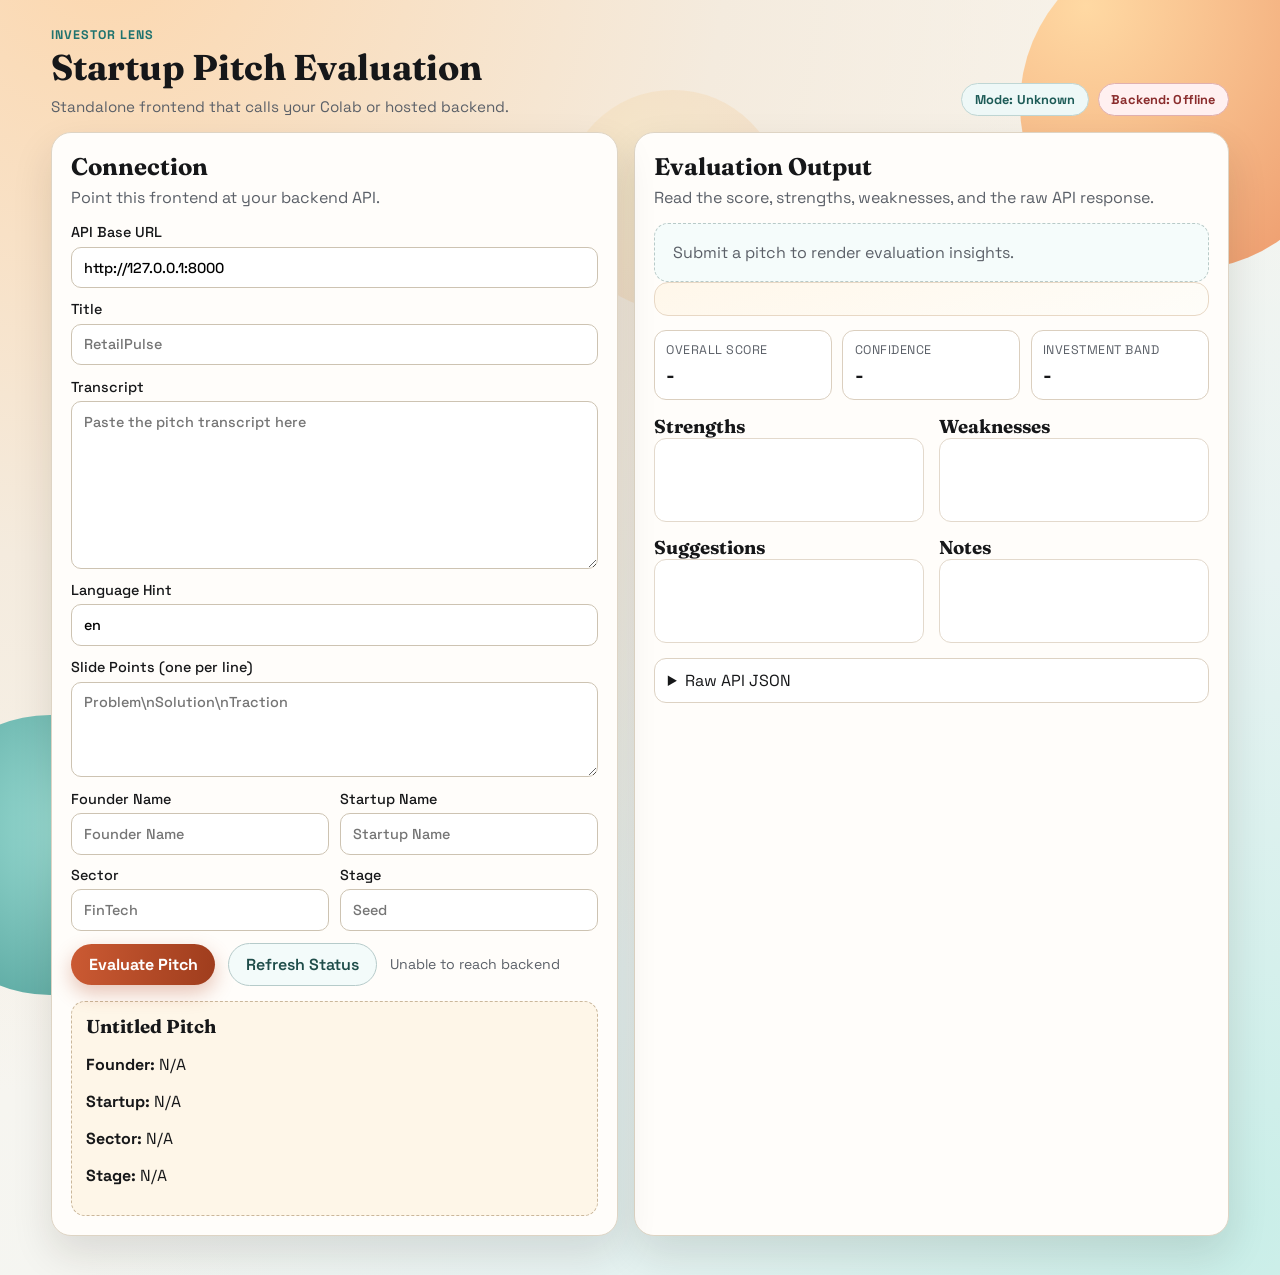
==== frontend/index.html @ 960563ae "Add frontend UI, Colab deploy notebook & CORS Add a standalone frontend (index.html, app.js, styles." ====
<!doctype html>
<html lang="en">
  <head>
    <meta charset="UTF-8" />
    <meta name="viewport" content="width=device-width, initial-scale=1.0" />
    <title>Startup Pitch Evaluation</title>
    <link rel="preconnect" href="https://fonts.googleapis.com" />
    <link rel="preconnect" href="https://fonts.gstatic.com" crossorigin />
    <link
      href="https://fonts.googleapis.com/css2?family=Fraunces:opsz,wght@9..144,500;9..144,700&family=Space+Grotesk:wght@400;500;700&display=swap"
      rel="stylesheet"
    />
    <link rel="stylesheet" href="./styles.css" />
    <script src="./config.js"></script>
  </head>
  <body>
    <div class="ambient ambient-one"></div>
    <div class="ambient ambient-two"></div>
    <div class="ambient ambient-three"></div>

    <header class="topbar">
      <div class="title-wrap">
        <p class="eyebrow">Investor Lens</p>
        <h1>Startup Pitch Evaluation</h1>
        <p class="subhead">
          Standalone frontend that calls your Colab or hosted backend.
        </p>
      </div>
      <div class="topbar-actions">
        <div id="modeBadge" class="mode-badge">Mode: loading...</div>
        <div id="healthBadge" class="mode-badge">Backend: unknown</div>
      </div>
    </header>

    <main class="workspace">
      <section class="panel input-panel">
        <div class="panel-header">
          <h2>Connection</h2>
          <p>Point this frontend at your backend API.</p>
        </div>

        <label>
          API Base URL
          <input
            id="apiBaseUrl"
            placeholder="https://xxxx.ngrok-free.app or http://127.0.0.1:8000"
          />
        </label>

        <form id="pitchForm" class="pitch-form">
          <label>
            Title
            <input id="title" name="title" required placeholder="RetailPulse" />
          </label>

          <label>
            Transcript
            <textarea
              id="transcript"
              name="transcript"
              rows="8"
              required
              placeholder="Paste the pitch transcript here"
            ></textarea>
          </label>

          <label>
            Language Hint
            <input
              id="languageHint"
              name="languageHint"
              placeholder="en"
              value="en"
            />
          </label>

          <label>
            Slide Points (one per line)
            <textarea
              id="slideText"
              name="slideText"
              rows="4"
              placeholder="Problem\nSolution\nTraction"
            ></textarea>
          </label>

          <div class="grid-two">
            <label>
              Founder Name
              <input
                id="founderName"
                name="founderName"
                placeholder="Founder Name"
              />
            </label>
            <label>
              Startup Name
              <input
                id="startupName"
                name="startupName"
                placeholder="Startup Name"
              />
            </label>
            <label>
              Sector
              <input id="sector" name="sector" placeholder="FinTech" />
            </label>
            <label>
              Stage
              <input id="stage" name="stage" placeholder="Seed" />
            </label>
          </div>

          <div class="actions">
            <button id="evaluateBtn" class="primary-btn" type="submit">
              Evaluate Pitch
            </button>
            <button id="refreshBtn" class="ghost-btn" type="button">
              Refresh Status
            </button>
            <span id="statusText" class="status-text" aria-live="polite"></span>
          </div>
        </form>

        <article class="pitch-preview" id="pitchPreview">
          <h3>Pitch Snapshot</h3>
          <p>Fill the form to preview your startup pitch summary.</p>
        </article>
      </section>

      <section class="panel output-panel">
        <div class="panel-header">
          <h2>Evaluation Output</h2>
          <p>
            Read the score, strengths, weaknesses, and the raw API response.
          </p>
        </div>

        <article id="evaluationPlaceholder" class="placeholder">
          Submit a pitch to render evaluation insights.
        </article>

        <article id="evaluationResults" class="evaluation-results hidden">
          <section class="summary-card" id="summaryCard"></section>

          <section class="kpi-grid">
            <article class="kpi-card">
              <p class="kpi-label">Overall Score</p>
              <p id="overallKpi" class="kpi-value">-</p>
            </article>
            <article class="kpi-card">
              <p class="kpi-label">Confidence</p>
              <p id="confidenceKpi" class="kpi-value">-</p>
            </article>
            <article class="kpi-card">
              <p class="kpi-label">Investment Band</p>
              <p id="bandKpi" class="kpi-value kpi-band">-</p>
            </article>
          </section>

          <section class="result-grid">
            <div>
              <h3>Strengths</h3>
              <div id="strengthsList" class="list-card"></div>
            </div>
            <div>
              <h3>Weaknesses</h3>
              <div id="weaknessesList" class="list-card"></div>
            </div>
          </section>

          <section class="result-grid result-grid-lower">
            <div>
              <h3>Suggestions</h3>
              <div id="suggestionsList" class="list-card"></div>
            </div>
            <div>
              <h3>Notes</h3>
              <div id="notesList" class="list-card"></div>
            </div>
          </section>

          <section class="raw-json-wrap">
            <details>
              <summary>Raw API JSON</summary>
              <pre id="rawJson" class="raw-json"></pre>
            </details>
          </section>
        </article>
      </section>
    </main>

    <script type="module" src="./app.js"></script>
  </body>
</html>
---- frontend/styles.css ----
:root {
  --ink: #161719;
  --muted: #5b6068;
  --panel: #fffdfa;
  --panel-border: #ded4c4;
  --accent: #cb5a33;
  --accent-deep: #9f3d1d;
  --teal: #1f736f;
  --teal-soft: #dcf2ef;
  --ok: #0f6b35;
  --warn: #8f5a08;
  --danger: #962d2d;
  --shadow: 0 18px 40px rgba(36, 25, 16, 0.12);
}

* {
  box-sizing: border-box;
}

body {
  margin: 0;
  min-height: 100vh;
  font-family: "Space Grotesk", "Segoe UI", sans-serif;
  color: var(--ink);
  background:
    radial-gradient(circle at 8% -5%, #fcd7ae 0%, #f4ebde 35%, transparent 65%),
    radial-gradient(
      circle at 96% 96%,
      #c9eee8 0%,
      #e8f3f2 38%,
      transparent 66%
    ),
    linear-gradient(150deg, #fbf5eb 0%, #f6f5f0 55%, #f1f7f5 100%);
  position: relative;
  overflow-x: hidden;
}

.ambient {
  position: fixed;
  border-radius: 999px;
  z-index: -1;
  animation: float 16s ease-in-out infinite;
}

.ambient-one {
  width: 330px;
  height: 330px;
  top: -60px;
  right: -70px;
  background: radial-gradient(circle at 20% 20%, #ffd9a3, #ec9568);
}

.ambient-two {
  width: 280px;
  height: 280px;
  left: -90px;
  bottom: -95px;
  background: radial-gradient(circle at 60% 40%, #9dded5, #4f9f98);
  animation-delay: 2s;
}

.ambient-three {
  width: 220px;
  height: 220px;
  left: 44%;
  top: 10%;
  opacity: 0.45;
  background: radial-gradient(circle at 40% 40%, #f6e5b7, #f2ceb0);
  animation-delay: 5s;
}

h1,
h2,
h3,
h4 {
  font-family: "Fraunces", Georgia, serif;
  margin: 0;
}

.topbar {
  width: min(1240px, 92vw);
  margin: 1.7rem auto 1rem auto;
  display: flex;
  justify-content: space-between;
  align-items: flex-end;
  gap: 1rem;
}

.title-wrap {
  max-width: 760px;
}

.eyebrow {
  margin: 0;
  text-transform: uppercase;
  letter-spacing: 0.08em;
  color: var(--teal);
  font-weight: 700;
  font-size: 0.78rem;
}

h1 {
  font-size: clamp(1.8rem, 2.8vw, 2.5rem);
  line-height: 1.18;
  margin-top: 0.2rem;
}

.subhead {
  margin: 0.5rem 0 0 0;
  color: var(--muted);
  font-size: 0.95rem;
}

.topbar-actions {
  display: flex;
  align-items: center;
  gap: 0.55rem;
  flex-wrap: wrap;
  justify-content: flex-end;
}

.mode-badge {
  border-radius: 999px;
  padding: 0.42rem 0.78rem;
  border: 1px solid #bfd6d4;
  background: #eef8f7;
  color: #1d5b57;
  font-size: 0.8rem;
  font-weight: 700;
  letter-spacing: 0.01em;
  text-transform: capitalize;
}

.mode-badge.is-heuristic {
  border-color: #e2c8a5;
  background: #fff5e6;
  color: #754521;
}

.mode-badge.is-neural {
  border-color: #b5d9c2;
  background: #eaf9ef;
  color: #1f6a3e;
}

.mode-badge.is-error {
  border-color: #e0b0b0;
  background: #fff0f0;
  color: #8a2d2d;
}

.workspace {
  width: min(1240px, 92vw);
  margin: 0.8rem auto 2.4rem auto;
  display: grid;
  grid-template-columns: minmax(380px, 1fr) minmax(420px, 1.05fr);
  gap: 1rem;
}

.panel {
  background: color-mix(in srgb, var(--panel) 95%, white);
  border: 1px solid var(--panel-border);
  border-radius: 20px;
  padding: 1.2rem;
  box-shadow: var(--shadow);
}

.input-panel {
  position: sticky;
  top: 12px;
  align-self: start;
}

.panel-header p {
  margin: 0.4rem 0 0.95rem 0;
  color: var(--muted);
}

.pitch-form {
  display: grid;
  gap: 0.78rem;
  margin-top: 0.75rem;
}

label {
  display: grid;
  gap: 0.34rem;
  font-size: 0.9rem;
  font-weight: 500;
}

input,
textarea {
  border: 1px solid #cdc3b2;
  border-radius: 10px;
  padding: 0.67rem 0.75rem;
  font: inherit;
  background: #fff;
  transition:
    border-color 180ms ease,
    box-shadow 180ms ease;
}

textarea {
  resize: vertical;
}

input:focus,
textarea:focus {
  outline: none;
  border-color: #c97a58;
  box-shadow: 0 0 0 3px rgba(221, 133, 82, 0.22);
}

.grid-two {
  display: grid;
  grid-template-columns: 1fr 1fr;
  gap: 0.7rem;
}

.actions {
  display: flex;
  align-items: center;
  gap: 0.8rem;
  flex-wrap: wrap;
}

.primary-btn,
.ghost-btn {
  border-radius: 999px;
  padding: 0.62rem 1.08rem;
  font: inherit;
  cursor: pointer;
  transition:
    transform 170ms ease,
    box-shadow 170ms ease,
    opacity 170ms ease;
}

.primary-btn {
  border: 0;
  color: #fff;
  background: linear-gradient(95deg, var(--accent), var(--accent-deep));
  font-weight: 700;
  box-shadow: 0 8px 20px rgba(183, 80, 42, 0.33);
}

.ghost-btn {
  border: 1px solid #b6cbca;
  background: #f3fbfa;
  color: #1f4d4a;
  font-weight: 600;
}

.primary-btn:hover,
.ghost-btn:hover {
  transform: translateY(-1px);
}

.primary-btn:disabled {
  opacity: 0.6;
  cursor: not-allowed;
  box-shadow: none;
}

.status-text {
  color: var(--muted);
  font-size: 0.88rem;
}

.pitch-preview {
  margin-top: 0.95rem;
  border: 1px dashed #cab79b;
  background: #fef6e8;
  border-radius: 14px;
  padding: 0.82rem;
}

.placeholder {
  border: 1px dashed #b8cac8;
  border-radius: 14px;
  padding: 1.1rem;
  color: var(--muted);
  background: #f5fcfb;
}

.hidden {
  display: none;
}

.evaluation-results {
  display: grid;
  gap: 0.9rem;
  animation: reveal 280ms ease;
}

.summary-card {
  border-radius: 14px;
  padding: 1rem;
  background: linear-gradient(162deg, #fff7ea 0%, #fefdf9 100%);
  border: 1px solid #e8d8c5;
}

.summary-score {
  display: flex;
  align-items: baseline;
  gap: 0.45rem;
  margin-top: 0.4rem;
}

.summary-score strong {
  font-size: 2.15rem;
}

.band-pill {
  display: inline-block;
  margin-top: 0.52rem;
  border-radius: 999px;
  padding: 0.34rem 0.74rem;
  font-size: 0.79rem;
  font-weight: 700;
  letter-spacing: 0.02em;
}

.band-high-potential {
  background: #e1f7e7;
  color: var(--ok);
}

.band-watchlist {
  background: #fff5e0;
  color: var(--warn);
}

.band-early-risk {
  background: #fee8e8;
  color: var(--danger);
}

.kpi-grid {
  display: grid;
  grid-template-columns: repeat(3, minmax(0, 1fr));
  gap: 0.65rem;
}

.kpi-card {
  border: 1px solid #dbcfbf;
  border-radius: 12px;
  background: #fff;
  padding: 0.7rem;
}

.kpi-label {
  margin: 0;
  font-size: 0.78rem;
  color: var(--muted);
  text-transform: uppercase;
  letter-spacing: 0.04em;
}

.kpi-value {
  margin: 0.25rem 0 0 0;
  font-size: 1.26rem;
  font-weight: 700;
}

.result-grid {
  display: grid;
  grid-template-columns: repeat(2, minmax(0, 1fr));
  gap: 0.9rem;
}

.result-grid-lower {
  align-items: start;
}

.chart-card,
.list-card {
  background: #fff;
  border: 1px solid #e3d9cc;
  border-radius: 12px;
  padding: 0.8rem;
  min-height: 84px;
}

.list-item {
  padding: 0.28rem 0;
  border-bottom: 1px solid #f0e8df;
}

.list-item:last-child {
  border-bottom: 0;
}

.raw-json-wrap details {
  border: 1px solid #ddd2c3;
  border-radius: 12px;
  background: #fff;
  padding: 0.7rem 0.8rem;
}

.raw-json {
  overflow: auto;
  max-height: 320px;
  margin: 0.75rem 0 0 0;
  font-size: 0.82rem;
  line-height: 1.45;
}

@keyframes float {
  0%,
  100% {
    transform: translate3d(0, 0, 0);
  }
  50% {
    transform: translate3d(0, 12px, 0);
  }
}

@keyframes reveal {
  from {
    opacity: 0;
    transform: translateY(8px);
  }
  to {
    opacity: 1;
    transform: translateY(0);
  }
}

@media (max-width: 1040px) {
  .workspace {
    grid-template-columns: 1fr;
  }

  .input-panel {
    position: static;
  }
}

@media (max-width: 760px) {
  .topbar {
    flex-direction: column;
    align-items: flex-start;
  }

  .workspace {
    width: min(1240px, 94vw);
  }

  .grid-two,
  .kpi-grid,
  .result-grid {
    grid-template-columns: 1fr;
  }
}
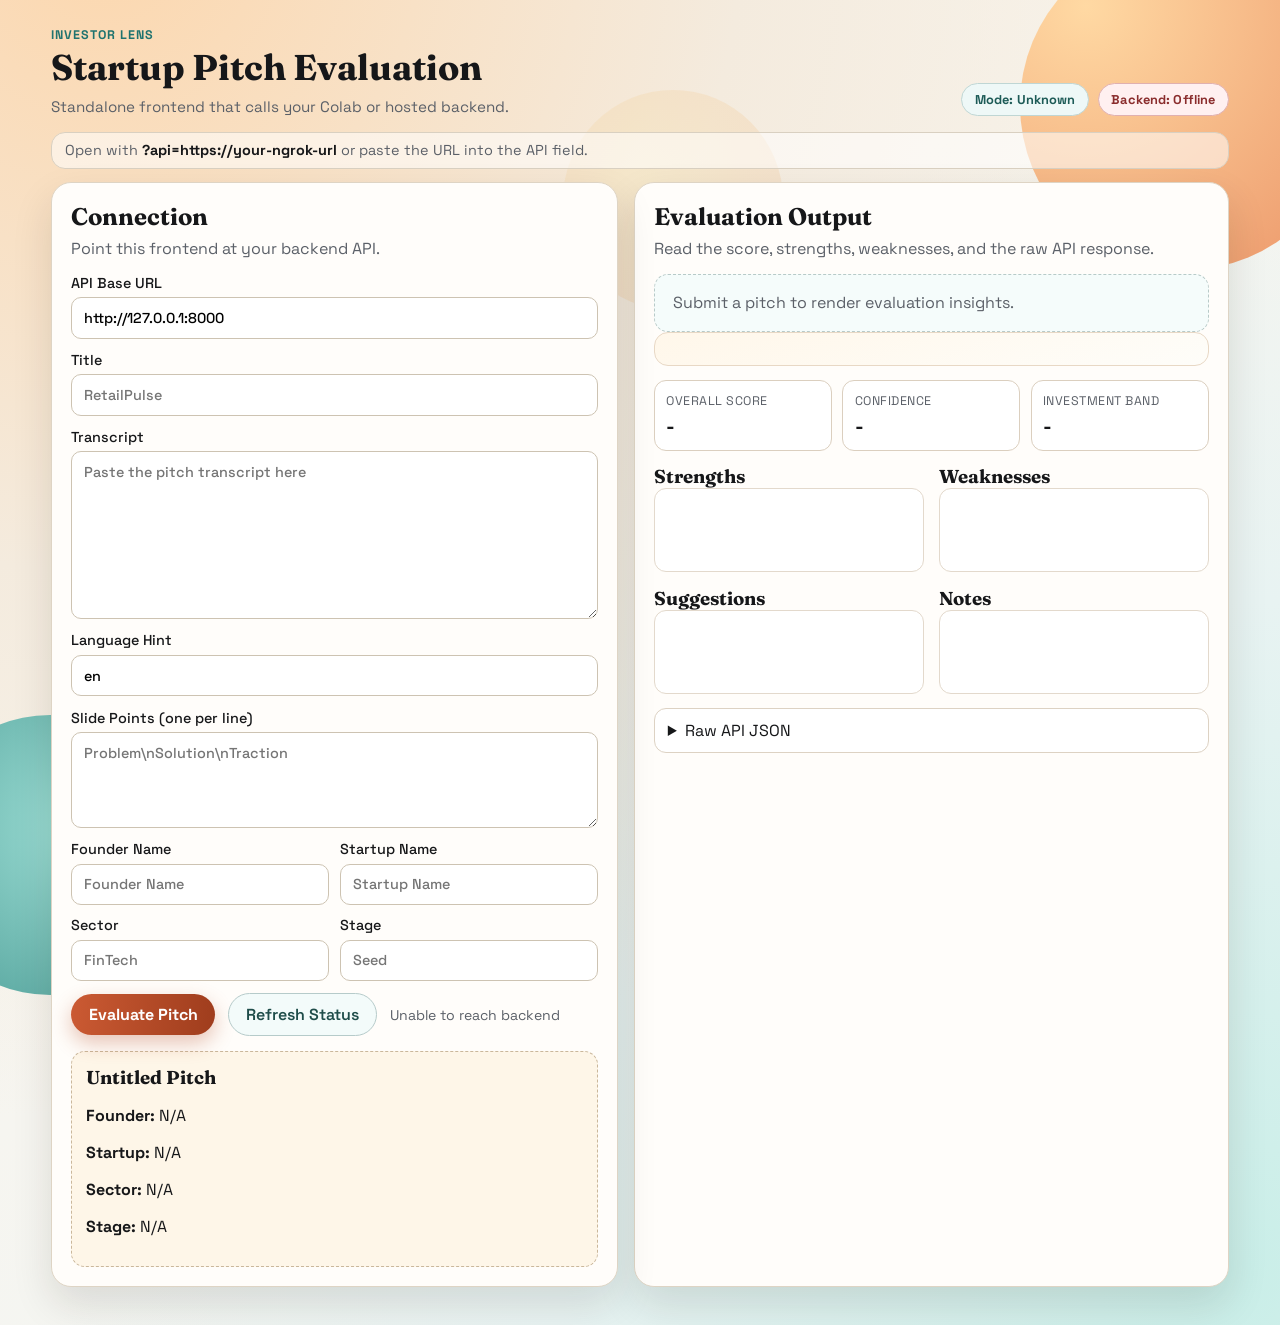
==== commit 197115e5: "Add standalone frontend and local server Introduce a self-contained frontend directory with a simple" ====
--- a/frontend/index.html
+++ b/frontend/index.html
@@ -32,6 +32,11 @@
       </div>
     </header>
 
+    <section class="api-hint">
+      Open with <code>?api=https://your-ngrok-url</code> or paste the URL into
+      the API field.
+    </section>
+
     <main class="workspace">
       <section class="panel input-panel">
         <div class="panel-header">
--- a/frontend/styles.css
+++ b/frontend/styles.css
@@ -119,6 +119,23 @@
   justify-content: flex-end;
 }
 
+.api-hint {
+  width: min(1240px, 92vw);
+  margin: 0 auto 0.8rem auto;
+  color: var(--muted);
+  font-size: 0.9rem;
+  padding: 0.55rem 0.8rem;
+  border: 1px solid #d9d0c1;
+  background: rgba(255, 255, 255, 0.55);
+  border-radius: 14px;
+}
+
+.api-hint code {
+  font-family: inherit;
+  font-weight: 700;
+  color: var(--ink);
+}
+
 .mode-badge {
   border-radius: 999px;
   padding: 0.42rem 0.78rem;
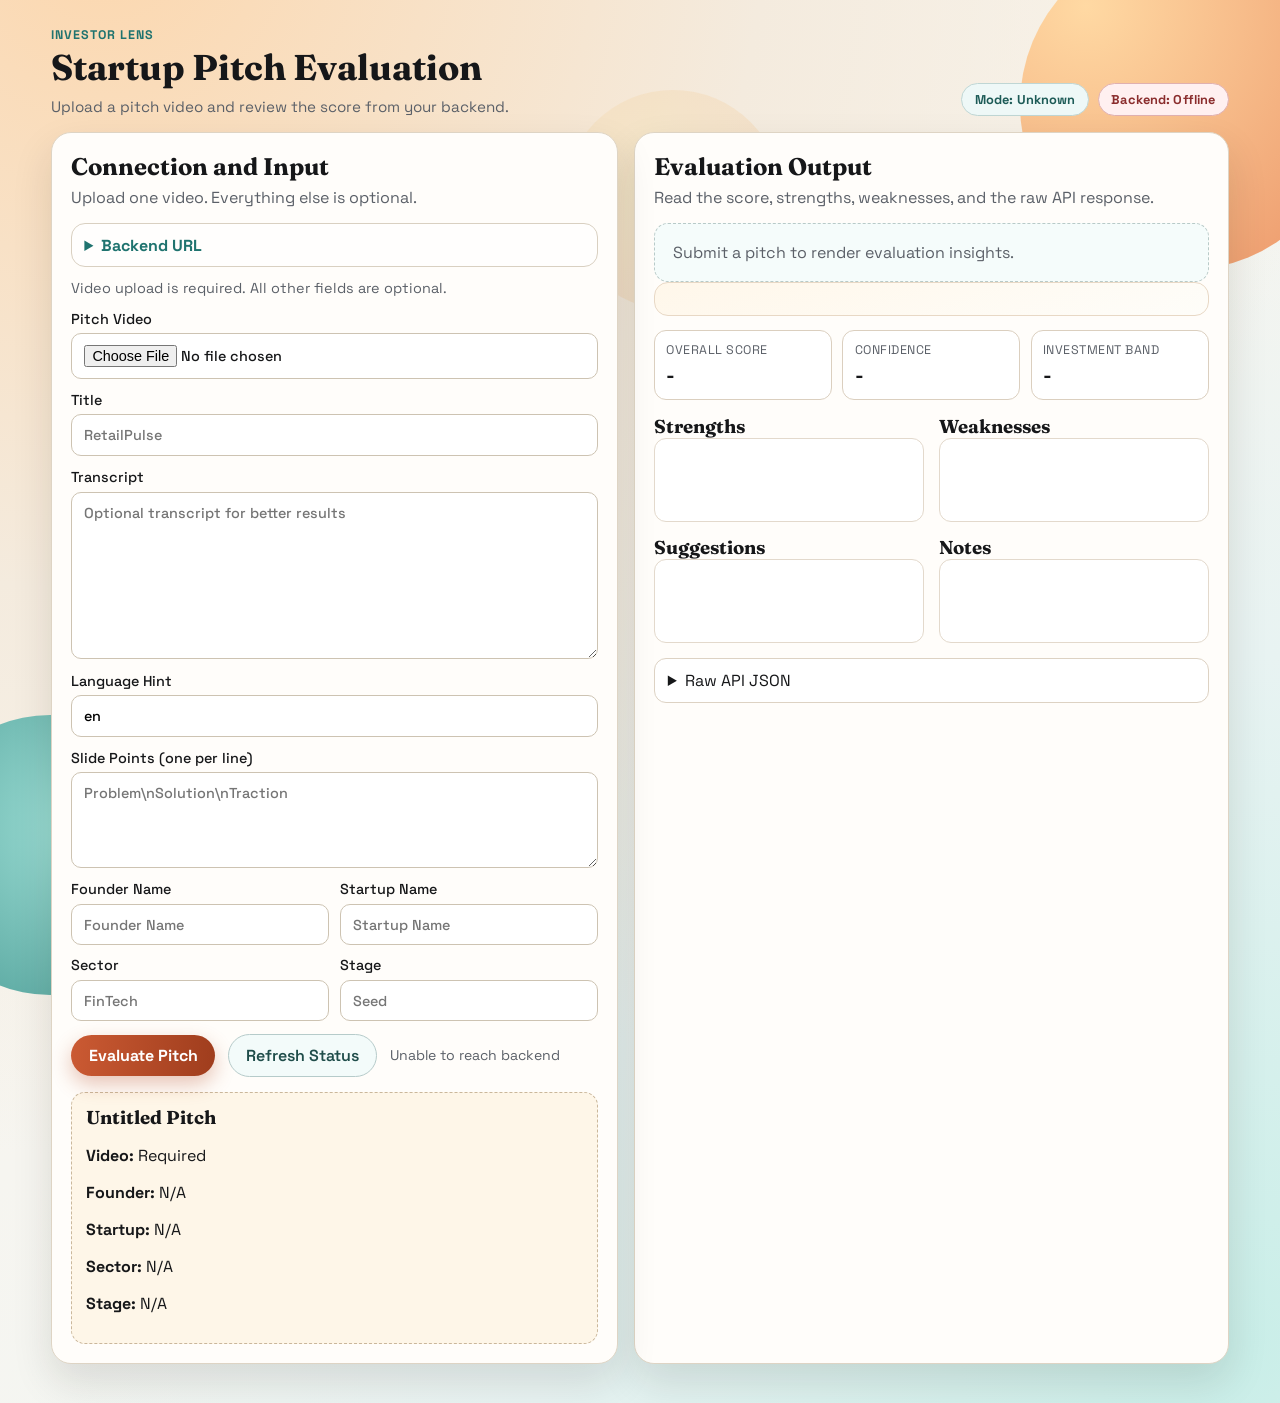
==== commit 393a69a1: "Add video upload endpoint and frontend support Add multipart upload support for evaluating pitch vid" ====
--- a/frontend/index.html
+++ b/frontend/index.html
@@ -23,7 +23,7 @@
         <p class="eyebrow">Investor Lens</p>
         <h1>Startup Pitch Evaluation</h1>
         <p class="subhead">
-          Standalone frontend that calls your Colab or hosted backend.
+          Upload a pitch video and review the score from your backend.
         </p>
       </div>
       <div class="topbar-actions">
@@ -32,30 +32,49 @@
       </div>
     </header>
 
-    <section class="api-hint">
-      Open with <code>?api=https://your-ngrok-url</code> or paste the URL into
-      the API field.
-    </section>
-
     <main class="workspace">
       <section class="panel input-panel">
         <div class="panel-header">
-          <h2>Connection</h2>
-          <p>Point this frontend at your backend API.</p>
+          <h2>Connection and Input</h2>
+          <p>Upload one video. Everything else is optional.</p>
         </div>
 
-        <label>
-          API Base URL
-          <input
-            id="apiBaseUrl"
-            placeholder="https://xxxx.ngrok-free.app or http://127.0.0.1:8000"
-          />
-        </label>
+        <details class="api-settings">
+          <summary>Backend URL</summary>
+          <p class="small">
+            Optional. Use <code>?api=https://your-ngrok-url</code> in the page
+            URL or paste the backend URL here.
+          </p>
+          <label>
+            API Base URL
+            <input
+              id="apiBaseUrl"
+              placeholder="https://xxxx.ngrok-free.app or http://127.0.0.1:8000"
+              autocomplete="off"
+              spellcheck="false"
+            />
+          </label>
+        </details>
 
         <form id="pitchForm" class="pitch-form">
+          <p class="required-note">
+            Video upload is required. All other fields are optional.
+          </p>
+
+          <label>
+            Pitch Video
+            <input
+              id="videoFile"
+              name="videoFile"
+              type="file"
+              accept="video/*"
+              required
+            />
+          </label>
+
           <label>
             Title
-            <input id="title" name="title" required placeholder="RetailPulse" />
+            <input id="title" name="title" placeholder="RetailPulse" />
           </label>
 
           <label>
@@ -64,8 +83,7 @@
               id="transcript"
               name="transcript"
               rows="8"
-              required
-              placeholder="Paste the pitch transcript here"
+              placeholder="Optional transcript for better results"
             ></textarea>
           </label>
 
@@ -129,7 +147,7 @@
 
         <article class="pitch-preview" id="pitchPreview">
           <h3>Pitch Snapshot</h3>
-          <p>Fill the form to preview your startup pitch summary.</p>
+          <p>Upload a video to preview the submission summary.</p>
         </article>
       </section>
 
--- a/frontend/styles.css
+++ b/frontend/styles.css
@@ -119,21 +119,28 @@
   justify-content: flex-end;
 }
 
-.api-hint {
-  width: min(1240px, 92vw);
-  margin: 0 auto 0.8rem auto;
+.api-settings {
+  margin-top: 0.35rem;
+  border: 1px solid #d9d0c1;
+  border-radius: 14px;
+  padding: 0.65rem 0.75rem;
+  background: rgba(255, 255, 255, 0.45);
+}
+
+.api-settings summary {
+  cursor: pointer;
+  font-weight: 700;
+  color: var(--teal);
+}
+
+.api-settings p {
+  margin: 0.5rem 0 0.65rem 0;
+}
+
+.required-note {
+  margin: 0;
   color: var(--muted);
   font-size: 0.9rem;
-  padding: 0.55rem 0.8rem;
-  border: 1px solid #d9d0c1;
-  background: rgba(255, 255, 255, 0.55);
-  border-radius: 14px;
-}
-
-.api-hint code {
-  font-family: inherit;
-  font-weight: 700;
-  color: var(--ink);
 }
 
 .mode-badge {
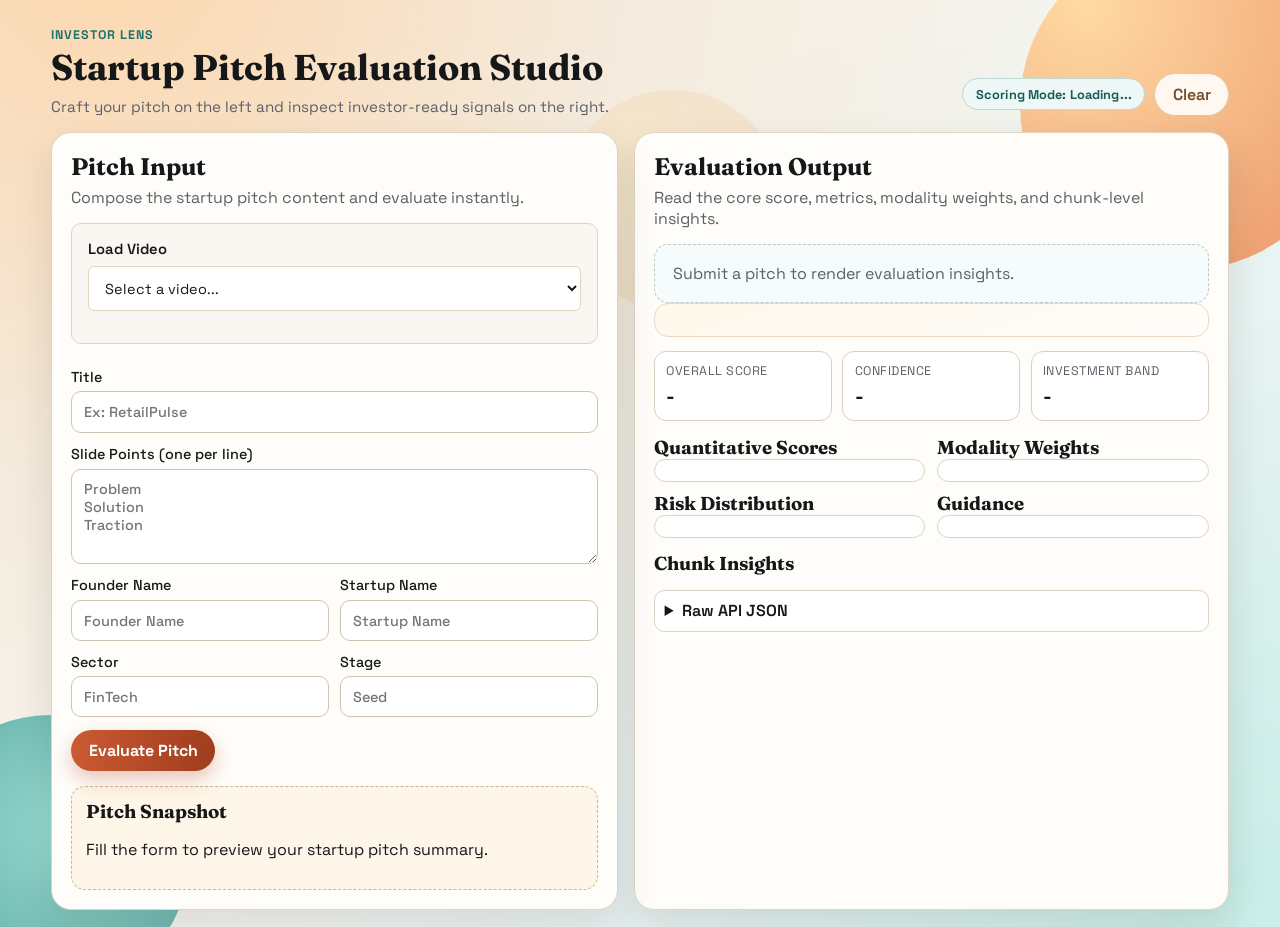
==== commit e3337fc6: "Revamp frontend UI and evaluation flow Redesign the frontend to support video selection/player-based" ====
--- a/frontend/index.html
+++ b/frontend/index.html
@@ -21,79 +21,61 @@
     <header class="topbar">
       <div class="title-wrap">
         <p class="eyebrow">Investor Lens</p>
-        <h1>Startup Pitch Evaluation</h1>
+        <h1>Startup Pitch Evaluation Studio</h1>
         <p class="subhead">
-          Upload a pitch video and review the score from your backend.
+          Craft your pitch on the left and inspect investor-ready signals on the
+          right.
         </p>
       </div>
       <div class="topbar-actions">
-        <div id="modeBadge" class="mode-badge">Mode: loading...</div>
-        <div id="healthBadge" class="mode-badge">Backend: unknown</div>
+        <div id="modeBadge" class="mode-badge" aria-live="polite">
+          Scoring Mode: loading...
+        </div>
+        <button id="clearBtn" class="ghost-btn ghost-alt" type="button">
+          Clear
+        </button>
       </div>
     </header>
 
     <main class="workspace">
       <section class="panel input-panel">
         <div class="panel-header">
-          <h2>Connection and Input</h2>
-          <p>Upload one video. Everything else is optional.</p>
-        </div>
-
-        <details class="api-settings">
-          <summary>Backend URL</summary>
-          <p class="small">
-            Optional. Use <code>?api=https://your-ngrok-url</code> in the page
-            URL or paste the backend URL here.
-          </p>
-          <label>
-            API Base URL
-            <input
-              id="apiBaseUrl"
-              placeholder="https://xxxx.ngrok-free.app or http://127.0.0.1:8000"
-              autocomplete="off"
-              spellcheck="false"
-            />
-          </label>
-        </details>
+          <h2>Pitch Input</h2>
+          <p>Compose the startup pitch content and evaluate instantly.</p>
+        </div>
+
+        <!-- Video Player Section -->
+        <div class="video-section">
+          <div class="video-header">
+            <label for="videoSelect">Load Video</label>
+            <select id="videoSelect" class="video-select">
+              <option value="">Select a video...</option>
+            </select>
+          </div>
+          <div id="videoContainer" class="video-container hidden">
+            <video
+              id="pitchVideo"
+              class="pitch-video"
+              controls
+              controlsList="nodownload"
+            >
+              Your browser does not support the video tag.
+            </video>
+            <div class="video-info">
+              <p id="videoTitle" class="video-title"></p>
+              <p id="videoDuration" class="video-duration"></p>
+            </div>
+          </div>
+        </div>
 
         <form id="pitchForm" class="pitch-form">
-          <p class="required-note">
-            Video upload is required. All other fields are optional.
-          </p>
-
-          <label>
-            Pitch Video
-            <input
-              id="videoFile"
-              name="videoFile"
-              type="file"
-              accept="video/*"
-              required
-            />
-          </label>
-
           <label>
             Title
-            <input id="title" name="title" placeholder="RetailPulse" />
-          </label>
-
-          <label>
-            Transcript
-            <textarea
-              id="transcript"
-              name="transcript"
-              rows="8"
-              placeholder="Optional transcript for better results"
-            ></textarea>
-          </label>
-
-          <label>
-            Language Hint
             <input
-              id="languageHint"
-              name="languageHint"
-              placeholder="en"
-              value="en"
+              id="title"
+              name="title"
+              required
+              placeholder="Ex: RetailPulse"
             />
           </label>
 
@@ -103,7 +85,7 @@
               id="slideText"
               name="slideText"
               rows="4"
-              placeholder="Problem\nSolution\nTraction"
+              placeholder="Problem&#10;Solution&#10;Traction"
             ></textarea>
           </label>
 
@@ -138,16 +120,13 @@
             <button id="evaluateBtn" class="primary-btn" type="submit">
               Evaluate Pitch
             </button>
-            <button id="refreshBtn" class="ghost-btn" type="button">
-              Refresh Status
-            </button>
             <span id="statusText" class="status-text" aria-live="polite"></span>
           </div>
         </form>
 
         <article class="pitch-preview" id="pitchPreview">
           <h3>Pitch Snapshot</h3>
-          <p>Upload a video to preview the submission summary.</p>
+          <p>Fill the form to preview your startup pitch summary.</p>
         </article>
       </section>
 
@@ -155,8 +134,29 @@
         <div class="panel-header">
           <h2>Evaluation Output</h2>
           <p>
-            Read the score, strengths, weaknesses, and the raw API response.
+            Read the core score, metrics, modality weights, and chunk-level
+            insights.
           </p>
+        </div>
+
+        <!-- Video Completion Rating Panel -->
+        <div id="videoRatingPanel" class="video-rating-panel hidden">
+          <div class="rating-header">
+            <h3>Video Complete!</h3>
+            <p class="rating-subtitle">Startup Rating Available</p>
+          </div>
+          <div class="rating-content">
+            <div class="rating-badge" id="ratingBadge">
+              <span class="rating-score" id="finalScore">--</span>
+              <span class="rating-label">/10</span>
+            </div>
+            <div class="rating-details">
+              <p><strong id="videoRatingBand">--</strong></p>
+              <p id="videoRatingText" class="rating-text">
+                Evaluation results ready
+              </p>
+            </div>
+          </div>
         </div>
 
         <article id="evaluationPlaceholder" class="placeholder">
@@ -183,24 +183,29 @@
 
           <section class="result-grid">
             <div>
-              <h3>Strengths</h3>
-              <div id="strengthsList" class="list-card"></div>
-            </div>
-            <div>
-              <h3>Weaknesses</h3>
-              <div id="weaknessesList" class="list-card"></div>
+              <h3>Quantitative Scores</h3>
+              <div id="quantScores" class="chart-card"></div>
+            </div>
+            <div>
+              <h3>Modality Weights</h3>
+              <div id="modalityWeights" class="chart-card"></div>
             </div>
           </section>
 
           <section class="result-grid result-grid-lower">
             <div>
-              <h3>Suggestions</h3>
-              <div id="suggestionsList" class="list-card"></div>
-            </div>
-            <div>
-              <h3>Notes</h3>
-              <div id="notesList" class="list-card"></div>
-            </div>
+              <h3>Risk Distribution</h3>
+              <div id="riskDistribution" class="list-card"></div>
+            </div>
+            <div>
+              <h3>Guidance</h3>
+              <div id="guidanceList" class="list-card"></div>
+            </div>
+          </section>
+
+          <section>
+            <h3>Chunk Insights</h3>
+            <div id="chunkReports" class="chunks"></div>
           </section>
 
           <section class="raw-json-wrap">
--- a/frontend/styles.css
+++ b/frontend/styles.css
@@ -115,32 +115,6 @@
   display: flex;
   align-items: center;
   gap: 0.55rem;
-  flex-wrap: wrap;
-  justify-content: flex-end;
-}
-
-.api-settings {
-  margin-top: 0.35rem;
-  border: 1px solid #d9d0c1;
-  border-radius: 14px;
-  padding: 0.65rem 0.75rem;
-  background: rgba(255, 255, 255, 0.45);
-}
-
-.api-settings summary {
-  cursor: pointer;
-  font-weight: 700;
-  color: var(--teal);
-}
-
-.api-settings p {
-  margin: 0.5rem 0 0.65rem 0;
-}
-
-.required-note {
-  margin: 0;
-  color: var(--muted);
-  font-size: 0.9rem;
 }
 
 .mode-badge {
@@ -167,12 +141,6 @@
   color: #1f6a3e;
 }
 
-.mode-badge.is-error {
-  border-color: #e0b0b0;
-  background: #fff0f0;
-  color: #8a2d2d;
-}
-
 .workspace {
   width: min(1240px, 92vw);
   margin: 0.8rem auto 2.4rem auto;
@@ -203,7 +171,6 @@
 .pitch-form {
   display: grid;
   gap: 0.78rem;
-  margin-top: 0.75rem;
 }
 
 label {
@@ -276,6 +243,12 @@
   font-weight: 600;
 }
 
+.ghost-alt {
+  background: #fff8f0;
+  border-color: #dcc9ad;
+  color: #704c2a;
+}
+
 .primary-btn:hover,
 .ghost-btn:hover {
   transform: translateY(-1px);
@@ -388,71 +361,192 @@
   font-weight: 700;
 }
 
+.kpi-band {
+  text-transform: capitalize;
+}
+
 .result-grid {
   display: grid;
-  grid-template-columns: repeat(2, minmax(0, 1fr));
-  gap: 0.9rem;
+  grid-template-columns: 1fr 1fr;
+  gap: 0.75rem;
 }
 
 .result-grid-lower {
-  align-items: start;
-}
-
-.chart-card,
-.list-card {
-  background: #fff;
-  border: 1px solid #e3d9cc;
-  border-radius: 12px;
-  padding: 0.8rem;
-  min-height: 84px;
-}
-
-.list-item {
-  padding: 0.28rem 0;
-  border-bottom: 1px solid #f0e8df;
-}
-
-.list-item:last-child {
-  border-bottom: 0;
-}
-
-.raw-json-wrap details {
-  border: 1px solid #ddd2c3;
+  margin-top: -0.25rem;
+}
+
+.list-card,
+.chart-card {
+  border: 1px solid #ddd3c4;
   border-radius: 12px;
   background: #fff;
-  padding: 0.7rem 0.8rem;
+  padding: 0.65rem;
+}
+
+.row-item {
+  display: flex;
+  justify-content: space-between;
+  gap: 1rem;
+  padding: 0.35rem 0;
+  border-bottom: 1px solid #f0ece4;
+}
+
+.row-item:last-child {
+  border-bottom: 0;
+}
+
+.bar-row {
+  display: grid;
+  grid-template-columns: 1fr auto;
+  gap: 0.65rem;
+  align-items: center;
+  margin-bottom: 0.48rem;
+}
+
+.bar-row:last-child {
+  margin-bottom: 0;
+}
+
+.bar-track {
+  position: relative;
+  height: 0.7rem;
+  border-radius: 999px;
+  background: #f3ece1;
+  overflow: hidden;
+}
+
+.bar-fill {
+  position: absolute;
+  left: 0;
+  top: 0;
+  bottom: 0;
+  border-radius: 999px;
+  background: linear-gradient(90deg, #f09c60, #cb5a33);
+}
+
+.bar-fill.modality {
+  background: linear-gradient(90deg, #69bab4, #2f807d);
+}
+
+.bar-label {
+  font-size: 0.84rem;
+  color: #3e454f;
+  margin-bottom: 0.24rem;
+}
+
+.bar-value {
+  font-size: 0.8rem;
+  color: #2b3036;
+  font-weight: 700;
+}
+
+.guidance-block p {
+  margin: 0.3rem 0;
+}
+
+.chunks {
+  display: grid;
+  gap: 0.62rem;
+}
+
+.chunk-card {
+  border: 1px solid #ddd3c4;
+  background: #fff;
+  border-radius: 12px;
+  padding: 0.75rem;
+}
+
+.chunk-title {
+  display: flex;
+  justify-content: space-between;
+  gap: 0.7rem;
+  align-items: baseline;
+}
+
+.chunk-meta {
+  color: var(--muted);
+  font-size: 0.84rem;
+}
+
+.chunk-subgrid {
+  margin-top: 0.5rem;
+  display: grid;
+  grid-template-columns: 1fr 1fr;
+  gap: 0.55rem;
+}
+
+.chip {
+  display: inline-block;
+  border-radius: 999px;
+  padding: 0.18rem 0.48rem;
+  background: #f2f6f7;
+  border: 1px solid #cfdddc;
+  font-size: 0.75rem;
+  margin-right: 0.34rem;
+  margin-bottom: 0.35rem;
+}
+
+.chip-risk {
+  color: #8f2d2d;
+  border-color: #efc8c8;
+  background: #fff2f2;
+}
+
+.small {
+  color: var(--muted);
+  font-size: 0.84rem;
+}
+
+.raw-json-wrap details {
+  border: 1px solid #ddd3c4;
+  border-radius: 10px;
+  background: #fff;
+  padding: 0.6rem;
+}
+
+.raw-json-wrap summary {
+  cursor: pointer;
+  font-weight: 600;
 }
 
 .raw-json {
+  margin: 0.6rem 0 0 0;
+  background: #10151a;
+  color: #def4ef;
+  border-radius: 8px;
+  padding: 0.65rem;
+  max-height: 300px;
   overflow: auto;
-  max-height: 320px;
-  margin: 0.75rem 0 0 0;
-  font-size: 0.82rem;
-  line-height: 1.45;
+  font-size: 0.76rem;
+  line-height: 1.5;
+}
+
+.output-panel.is-loading {
+  opacity: 0.82;
 }
 
 @keyframes float {
   0%,
   100% {
-    transform: translate3d(0, 0, 0);
+    transform: translateY(0px);
   }
   50% {
-    transform: translate3d(0, 12px, 0);
+    transform: translateY(-15px);
   }
 }
 
 @keyframes reveal {
   from {
     opacity: 0;
-    transform: translateY(8px);
+    transform: translateY(6px);
   }
   to {
     opacity: 1;
-    transform: translateY(0);
+    transform: translateY(0px);
   }
 }
 
-@media (max-width: 1040px) {
+@media (max-width: 1060px) {
   .workspace {
     grid-template-columns: 1fr;
   }
@@ -460,21 +554,182 @@
   .input-panel {
     position: static;
   }
-}
-
-@media (max-width: 760px) {
-  .topbar {
-    flex-direction: column;
-    align-items: flex-start;
-  }
-
-  .workspace {
-    width: min(1240px, 94vw);
-  }
-
+
+  .result-grid,
+  .kpi-grid,
   .grid-two,
-  .kpi-grid,
-  .result-grid {
+  .chunk-subgrid {
     grid-template-columns: 1fr;
   }
-}
+
+  .topbar {
+    align-items: flex-start;
+    flex-direction: column;
+  }
+}
+
+/* Video Player Styles */
+.video-section {
+  margin-bottom: 1.5rem;
+  padding: 1rem;
+  background: #faf7f2;
+  border-radius: 10px;
+  border: 1px solid var(--panel-border);
+}
+
+.video-header {
+  display: flex;
+  flex-direction: column;
+  gap: 0.5rem;
+  margin-bottom: 1rem;
+}
+
+.video-header label {
+  font-weight: 600;
+  color: var(--ink);
+  font-size: 0.92rem;
+}
+
+.video-select {
+  padding: 0.7rem;
+  border: 1px solid var(--panel-border);
+  border-radius: 6px;
+  background: white;
+  color: var(--ink);
+  font-family: inherit;
+  font-size: 0.9rem;
+  cursor: pointer;
+  transition: border-color 0.2s;
+}
+
+.video-select:hover {
+  border-color: var(--accent);
+}
+
+.video-select:focus {
+  outline: none;
+  border-color: var(--accent);
+  box-shadow: 0 0 0 3px rgba(203, 90, 51, 0.1);
+}
+
+.video-container {
+  display: flex;
+  flex-direction: column;
+  gap: 0.8rem;
+}
+
+.video-container.hidden {
+  display: none;
+}
+
+.pitch-video {
+  width: 100%;
+  height: auto;
+  border-radius: 8px;
+  background: #000;
+  box-shadow: 0 6px 20px rgba(36, 25, 16, 0.1);
+}
+
+.video-info {
+  padding: 0.8rem;
+  background: white;
+  border-radius: 6px;
+  border-left: 4px solid var(--accent);
+}
+
+.video-title {
+  margin: 0 0 0.3rem 0;
+  font-weight: 600;
+  color: var(--ink);
+  word-break: break-word;
+}
+
+.video-duration {
+  margin: 0;
+  font-size: 0.85rem;
+  color: var(--muted);
+}
+
+/* Video Rating Panel Styles */
+.video-rating-panel {
+  margin-bottom: 1.5rem;
+  padding: 1.2rem;
+  background: linear-gradient(135deg, #dcf2ef 0%, #e8f3f2 100%);
+  border-radius: 10px;
+  border: 2px solid var(--teal);
+  animation: reveal 0.4s ease-out;
+}
+
+.video-rating-panel.hidden {
+  display: none;
+}
+
+.rating-header {
+  text-align: center;
+  margin-bottom: 1rem;
+}
+
+.rating-header h3 {
+  margin: 0 0 0.3rem 0;
+  color: var(--teal);
+  font-size: 1.3rem;
+}
+
+.rating-subtitle {
+  margin: 0;
+  color: #1f736f;
+  font-size: 0.9rem;
+  opacity: 0.85;
+}
+
+.rating-content {
+  display: flex;
+  align-items: center;
+  gap: 1.5rem;
+  padding: 1rem;
+  background: white;
+  border-radius: 8px;
+  box-shadow: 0 4px 12px rgba(31, 115, 111, 0.08);
+}
+
+.rating-badge {
+  display: flex;
+  align-items: baseline;
+  gap: 0.3rem;
+  min-width: 100px;
+}
+
+.rating-score {
+  font-size: 3rem;
+  font-weight: 700;
+  color: var(--teal);
+  font-family: "Fraunces", Georgia, serif;
+}
+
+.rating-label {
+  font-size: 1rem;
+  color: var(--muted);
+  margin-bottom: 0.3rem;
+}
+
+.rating-details {
+  flex: 1;
+}
+
+.rating-details p {
+  margin: 0;
+  color: var(--ink);
+}
+
+.rating-details p:first-child {
+  font-weight: 700;
+  font-size: 1.1rem;
+  margin-bottom: 0.4rem;
+  color: var(--teal);
+}
+
+.rating-text {
+  font-size: 0.9rem;
+  color: var(--muted);
+  margin-top: 0.3rem;
+}
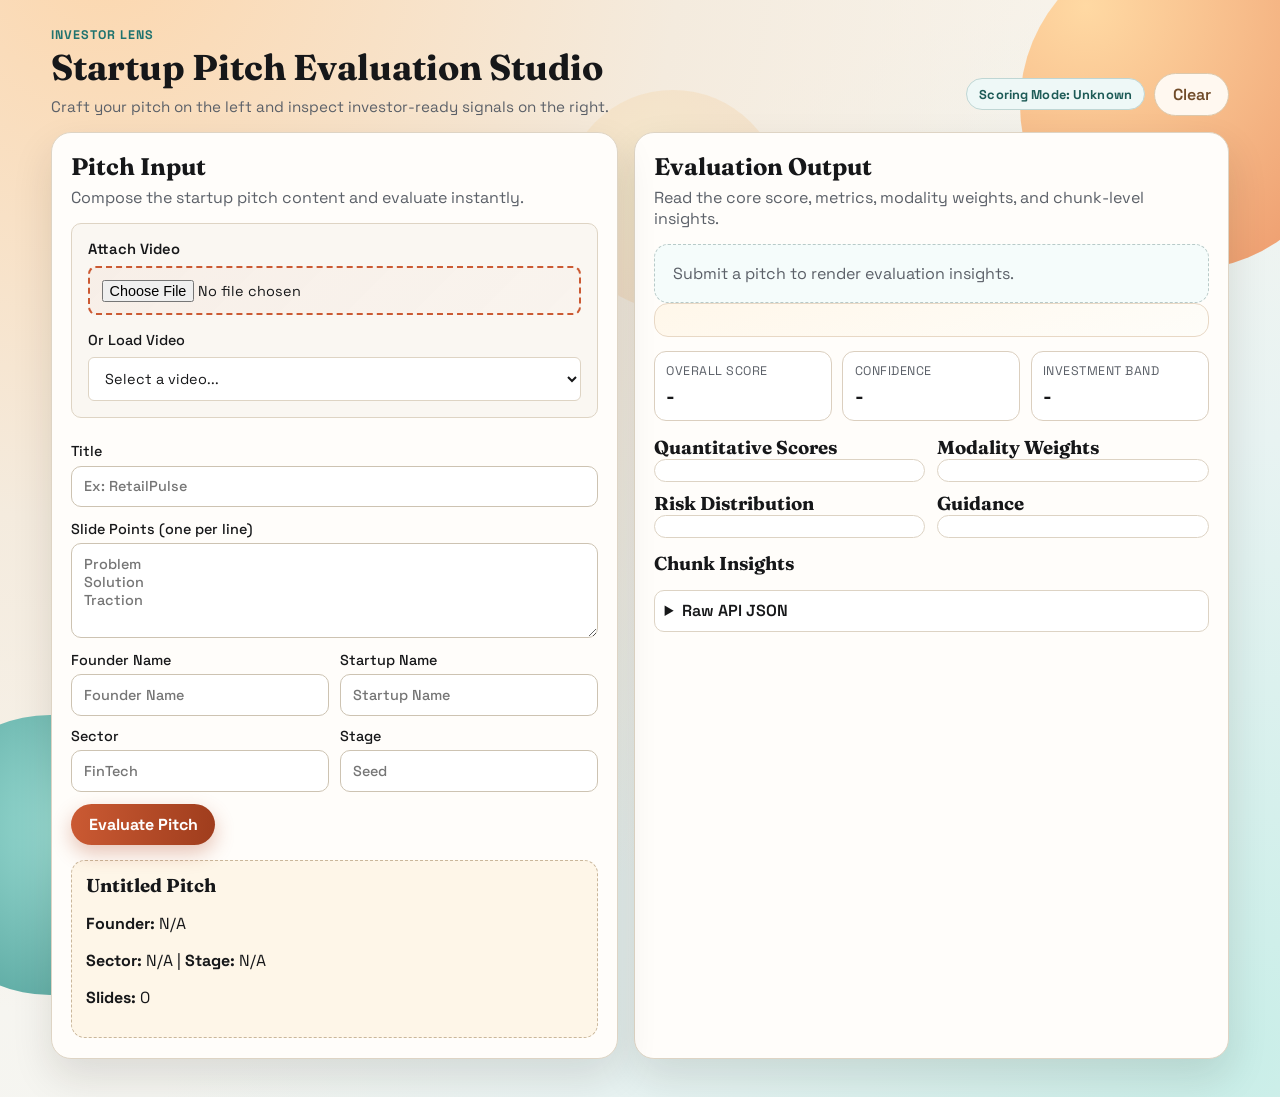
==== commit 433abb00: "Add local video upload UI and handlers Introduce a file upload option for local videos and wire up U" ====
--- a/frontend/index.html
+++ b/frontend/index.html
@@ -47,7 +47,16 @@
         <!-- Video Player Section -->
         <div class="video-section">
           <div class="video-header">
-            <label for="videoSelect">Load Video</label>
+            <label for="videoUpload">Attach Video</label>
+            <input
+              id="videoUpload"
+              type="file"
+              accept="video/*"
+              class="video-upload-input"
+            />
+          </div>
+          <div class="video-selector-group hidden" id="videoSelectorGroup">
+            <label for="videoSelect">Or Load Video</label>
             <select id="videoSelect" class="video-select">
               <option value="">Select a video...</option>
             </select>
--- a/frontend/styles.css
+++ b/frontend/styles.css
@@ -590,6 +590,43 @@
   font-size: 0.92rem;
 }
 
+.video-upload-input {
+  padding: 0.7rem;
+  border: 2px dashed var(--accent);
+  border-radius: 8px;
+  background: linear-gradient(
+    135deg,
+    rgba(203, 90, 51, 0.05) 0%,
+    rgba(203, 90, 51, 0.02) 100%
+  );
+  color: var(--ink);
+  font-family: inherit;
+  font-size: 0.9rem;
+  cursor: pointer;
+  transition: all 0.2s;
+}
+
+.video-upload-input:hover {
+  border-color: var(--accent-deep);
+  background: linear-gradient(
+    135deg,
+    rgba(203, 90, 51, 0.08) 0%,
+    rgba(203, 90, 51, 0.04) 100%
+  );
+}
+
+.video-upload-input:focus {
+  outline: none;
+  border-color: var(--accent-deep);
+  box-shadow: 0 0 0 3px rgba(203, 90, 51, 0.15);
+}
+
+.video-selector-group {
+  display: flex;
+  flex-direction: column;
+  gap: 0.5rem;
+}
+
 .video-select {
   padding: 0.7rem;
   border: 1px solid var(--panel-border);
